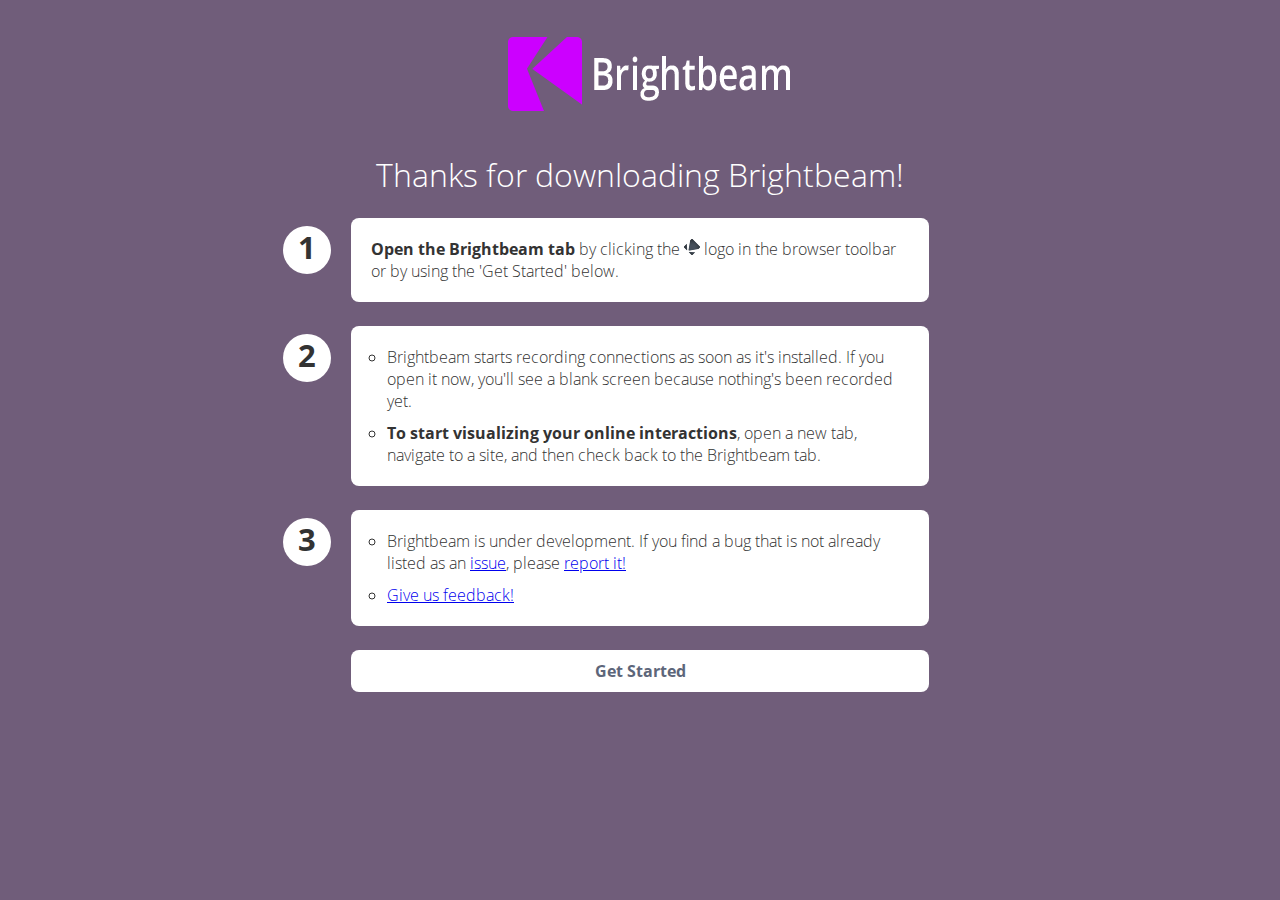
==== first-run.html @ f4b48462 "Initial commit 🐱‍🏍🐱‍💻" ====
<!DOCTYPE html>
<html>
  <head>
    <meta charset="utf-8"/>
    <title>Welcome to Brightbeam!</title>
    <link rel="stylesheet" href="css/first-run.css" />
    <link rel="stylesheet" href="css/OpenSans.css" />
  </head>
  <body>

    <div id="header">
      <img src="images/brightbeam_logo-wordmark_300x150.png" class="center" id="brightbeam-logo" />
      <h1 class="center">Thanks for downloading Brightbeam!</h1>
    </div>

    <ol id="steps">
      <li>
        <strong>Open the Brightbeam tab</strong> by clicking the <span class="platform-dependent"
          id="icon-placement"><img src="images/lightbeam_logo-only_16x16.png" /> logo in the browser
          toolbar</span><br>or by using the 'Get Started' below.
      </li>
      <li>
        <ul>
          <li>Brightbeam starts recording connections as soon as it's installed. If you open it now, you'll see a blank screen because nothing's been recorded yet.</li>
          <li><strong>To start visualizing your online interactions</strong>, open a new tab, navigate to a site, and then check back to the Brightbeam tab.</li>
        </ul>
      </li>
      <li>
        <ul id="contact">
          <li>Brightbeam is under development. If you find a bug that is not already listed as an <a href="https://github.com/digitalmethodsinitiative/brightbeam/issues/" target="_blank">issue</a>, please <a href="https://github.com/digitalmethodsinitiative/brightbeam/issues/new" target="_blank">report it!</a></li>
          <li><a href="mailto:brightbeam-feedback@digitalmethods.net">Give us feedback!</a></li>
        </ul>
      </li>
    </ol>
    <div id="start">
      <a class="center" href="index.html">Get Started</a>
    </div>

  </body>
</html>
---- css/first-run.css ----
/* This Source Code Form is subject to the terms of the Mozilla Public
 * License, v. 2.0. If a copy of the MPL was not distributed with this
 * file, You can obtain one at http://mozilla.org/MPL/2.0/. */
body {
  background: #705d7a;
  color:#333;
  font-family: "Open Sans", sans-serif;
  margin:0; /* unset browser styles */
  padding-bottom:16px;
}

h1 {
  color: white;
  font-weight: normal;
}

.center { text-align: center; }
img.center, button.center, a.center { display: block; margin: 0 auto; }

img#brightbeam-logo { margin-bottom:-18px; }

body > ol, body > ul, body > #start { width: 578px; margin: 0 auto; }

ol#steps {
  /* unset default styles */
  list-style-type:none;
  padding:0px;
  /* counter for custom numbers */
  counter-reset: steps-counter;
}
ol#steps > li {
  background:white;
  padding:20px;
  border-radius: 0.5em;
  margin-bottom:24px;
  position:relative;
}
ol#steps > li:before {
  content: counter(steps-counter);
  counter-increment: steps-counter;
  font-size:31px;
  font-weight:bold;
  position: absolute;
  top: 8px;
  left: -68px;
  background:white;
  width:48px;
  height:48px;
  border-radius:24px;
  text-align:center;
}
ol#steps p {
  margin:0; /* unset default styles */
  margin-bottom: 16px;
}
ol#steps > li p:last-child {
  margin-bottom: 0;
}

ul {
  padding-left:16px
}

ul li {
  padding-bottom: 10px;
}

ul li:last-child {
  padding-bottom: 0;
}

div#start {
  background: white;
  border-radius: 0.5em;
  transition: all 0.3s;
}
#start a {
  text-decoration: none;
  padding: 10px;
  color: #5D667A;
  font-weight: bold;
  outline: none;
  transition: all 0.3s;
}

#start:hover {
  box-shadow: 5px 5px 5px #111111;
  background: #924bc5;
}
#start a:hover {
  color: white;
}
---- css/OpenSans.css ----
/* This Source Code Form is subject to the terms of the Mozilla Public
 * License, v. 2.0. If a copy of the MPL was not distributed with this
 * file, You can obtain one at http://mozilla.org/MPL/2.0/. */
@font-face {
  font-family: 'Open Sans';
  font-style: italic;
  font-weight: 400;
  src: url('../fonts/OpenSans-LightItalic.ttf') format('truetype')
}

@font-face {
  font-family: 'Open Sans';
  font-style: bold;
  font-weight: 700;
  src: url('../fonts/OpenSans-Bold.ttf') format('truetype')
}

@font-face {
  font-family: 'Open Sans';
  font-style: normal;
  font-weight: 400;
  src: url('../fonts/OpenSans-Light.ttf') format('truetype')
}
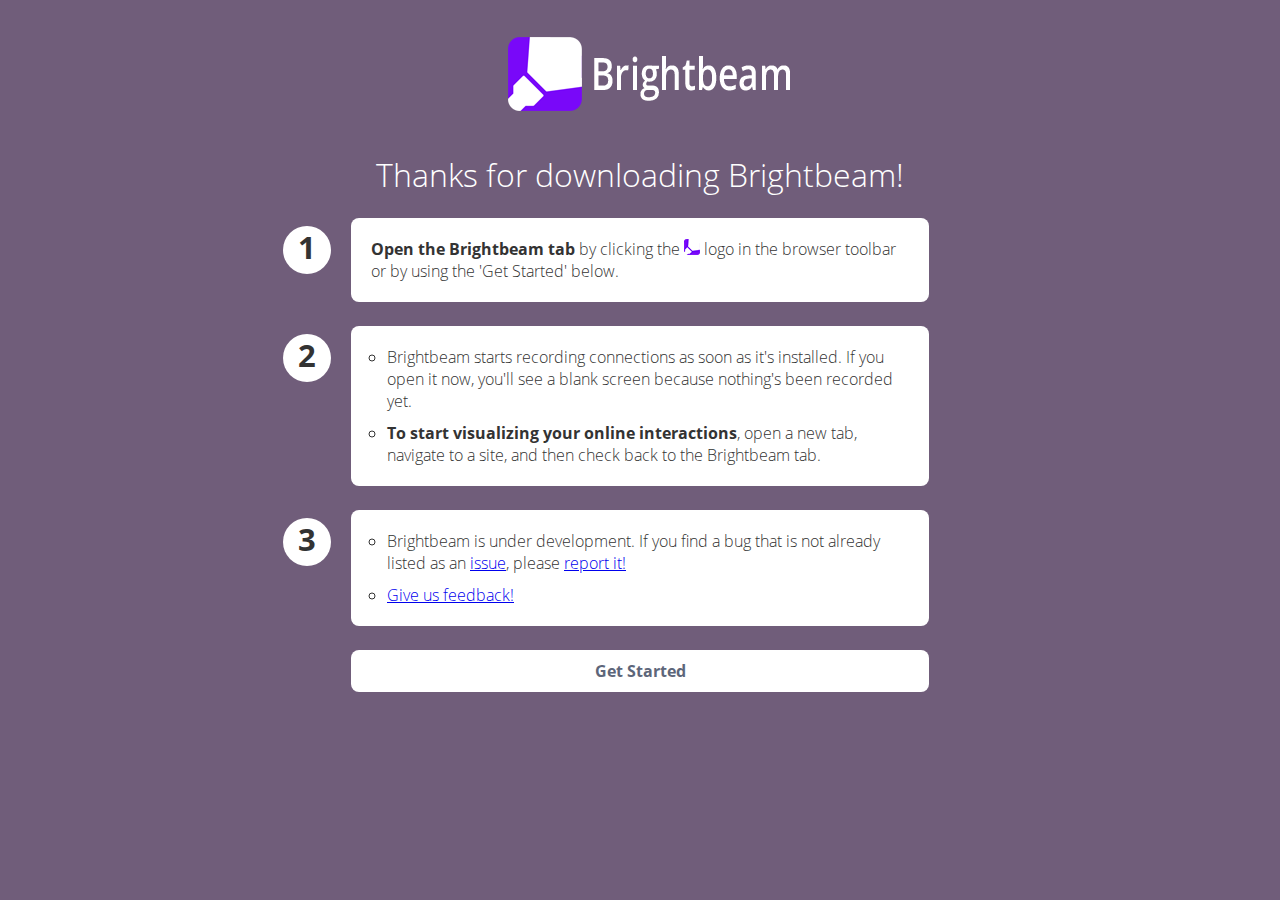
==== commit da18962a: "Fix #2, remove last Lightbeam branding New icon is bad :(" ====
--- a/first-run.html
+++ b/first-run.html
@@ -16,7 +16,7 @@
     <ol id="steps">
       <li>
         <strong>Open the Brightbeam tab</strong> by clicking the <span class="platform-dependent"
-          id="icon-placement"><img src="images/lightbeam_logo-only_16x16.png" /> logo in the browser
+          id="icon-placement"><img src="images/brightbeam_logo-only_16x16.png" /> logo in the browser
           toolbar</span><br>or by using the 'Get Started' below.
       </li>
       <li>
